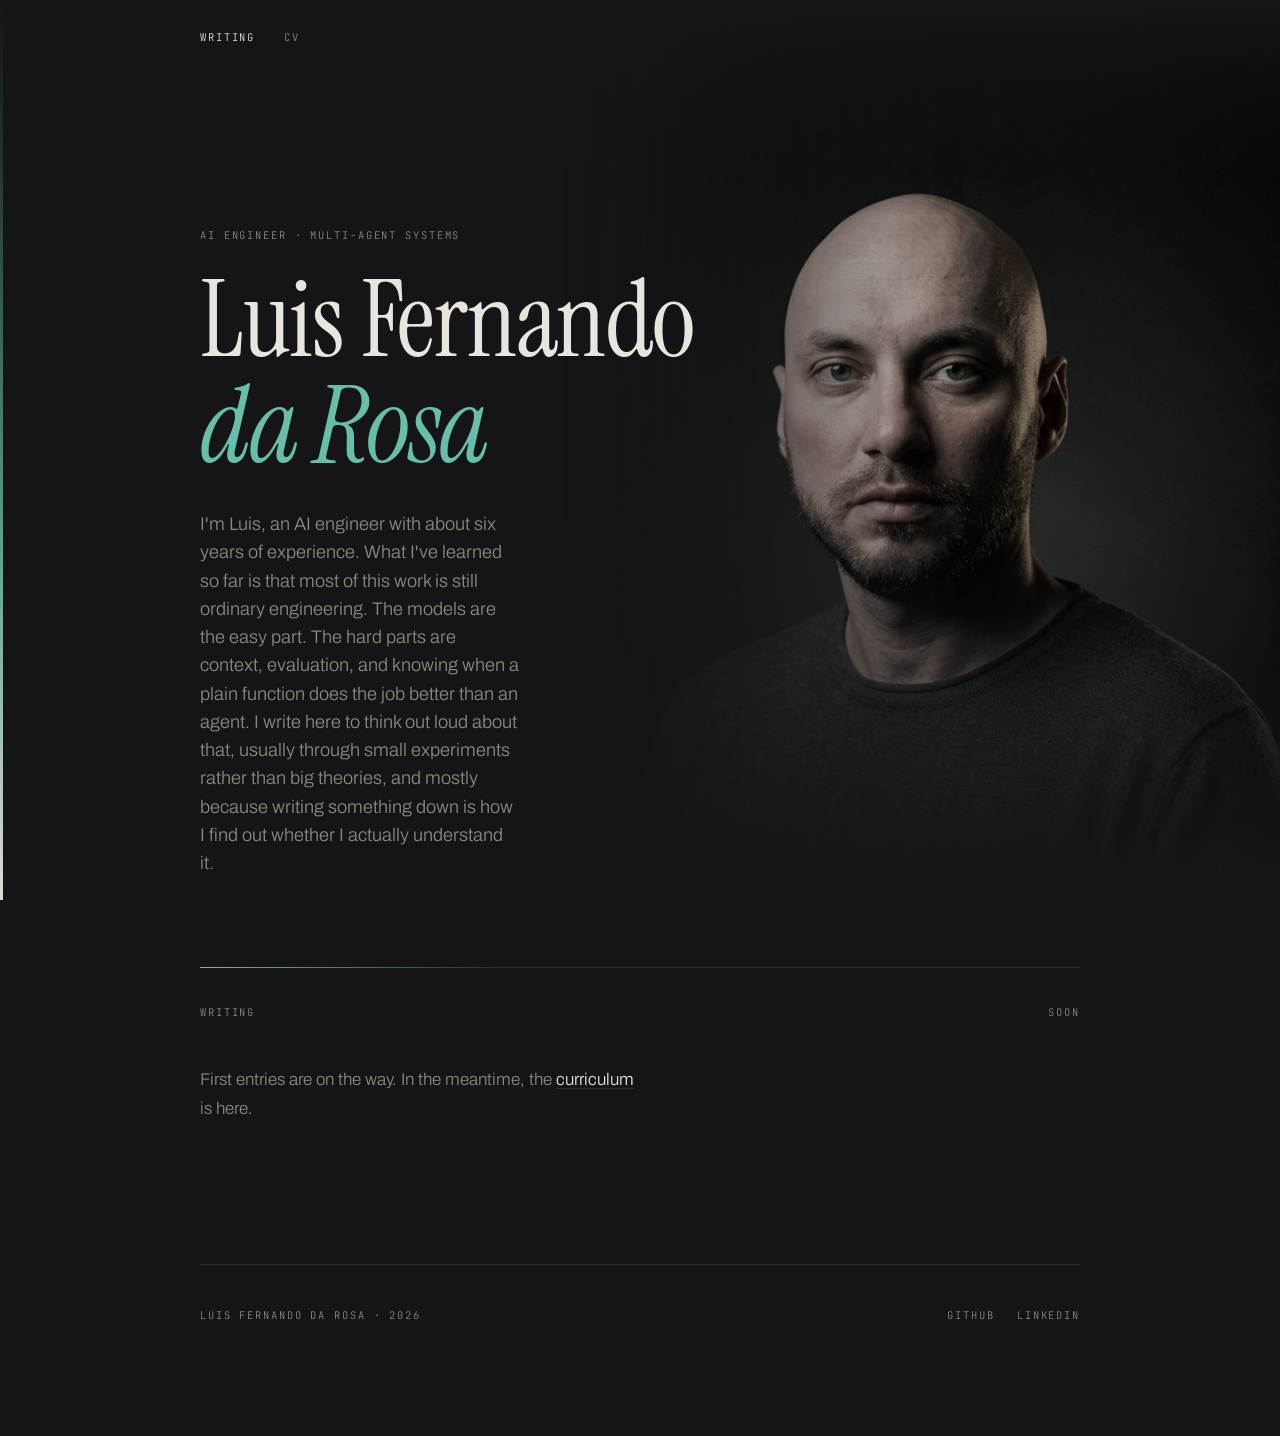
==== index.html @ 18bd0cb0 "feat: natural-language CV, remove email, clean root link - Rewrite CV prose without em dashes; spell" ====
<!DOCTYPE html>
<html lang="en">
<head>
<meta charset="utf-8">
<meta name="viewport" content="width=device-width, initial-scale=1">
<title>Luis Fernando da Rosa</title>
<link rel="preconnect" href="https://fonts.googleapis.com">
<link rel="preconnect" href="https://fonts.gstatic.com" crossorigin>
<link href="https://fonts.googleapis.com/css2?family=Instrument+Serif:ital@0;1&family=Archivo:wght@300;400;500&family=JetBrains+Mono:wght@400&display=swap" rel="stylesheet">
<link rel="stylesheet" href="assets/css/bevel.css">
</head>
<body>
<div class="bevel" aria-hidden="true"></div>
<div class="bleed" aria-hidden="true"><div class="bleed-img"></div></div>

<div class="wrap">
  <nav class="topnav" aria-label="Primary">
    <a class="label" href="./" aria-current="page">Writing</a>
    <a class="label" href="cv.html">CV</a>
  </nav>

  <header class="masthead">
    <div class="label">AI Engineer · Multi-agent systems</div>
    <h1 class="namemark">Luis Fernando <em>da Rosa</em></h1>
    <p class="standfirst">I'm Luis, an AI engineer with about six years of experience. What I've learned so far is that most of this work is still ordinary engineering. The models are the easy part. The hard parts are context, evaluation, and knowing when a plain function does the job better than an agent. I write here to think out loud about that, usually through small experiments rather than big theories, and mostly because writing something down is how I find out whether I actually understand it.</p>
    <div class="edge-rule"></div>
  </header>

  <div class="section-head"><span class="label">Writing</span><span class="label">Soon</span></div>

  <main>
    <p class="empty">First entries are on the way. In the meantime, the <a href="cv.html">curriculum</a> is here.</p>
  </main>

  <footer>
    <span class="label">Luis Fernando da Rosa · 2026</span>
    <span class="footer-links">
      <a class="label" href="https://github.com/LuisFernandoRosa" target="_blank" rel="noopener">GitHub</a>
      <a class="label" href="https://www.linkedin.com/in/luisfernandodarosa" target="_blank" rel="noopener">LinkedIn</a>
    </span>
  </footer>
</div>


</body>
</html>
---- assets/css/bevel.css ----
/* ============================================================
   BEVEL — design tokens (SINGLE SOURCE OF TRUTH)
   Change the accent color or fonts HERE and nowhere else.
   - Accent: --accent  (must pass shine rule: L >= 0.68, C >= 0.07)
   - Fonts:  --display / --body / --util
     NOTE: font *files* load via the Google Fonts <link> in the
     <head> of each HTML page — changing a typeface means updating
     BOTH the variable below AND that <link>.
   See docs/design-system.md §2 (colour) and §3 (typography).
   ============================================================ */
:root{
  --void:#151517;
  --surface:#1C1D20;
  --bone:#E8E5DE;
  --muted:#8B8880;
  --accent:#66BEAB;        /* chrysocolla */
  --accent-deep:#357669;
  --hair:#2C2D31;
  --display:"Instrument Serif",Georgia,serif;
  --body:"Archivo",system-ui,sans-serif;
  --util:"JetBrains Mono",ui-monospace,monospace;
  --portrait:url("../img/portrait.jpg");
}
*{box-sizing:border-box;margin:0;padding:0}
html{-webkit-text-size-adjust:100%}
body{
  background:var(--void);color:var(--bone);
  font-family:var(--body);font-weight:300;
  font-size:17px;line-height:1.7;-webkit-font-smoothing:antialiased;
}
a{color:inherit;text-decoration:none}
:focus-visible{outline:1px solid var(--accent);outline-offset:6px}
.wrap{max-width:960px;margin:0 auto;padding:0 40px;position:relative;z-index:1}

.bevel{
  position:fixed;left:0;top:0;bottom:0;width:3px;z-index:5;
  background:linear-gradient(to bottom,
    rgba(0,0,0,0) 0%,
    color-mix(in srgb,var(--accent) 18%,transparent) 18%,
    color-mix(in srgb,var(--accent) 85%,transparent) 62%,
    rgba(232,229,222,.95) 100%);
}
.label{
  font-family:var(--util);font-size:10.5px;
  letter-spacing:.18em;text-transform:uppercase;color:var(--muted);
}

/* ---------- bled portrait ---------- */
.bleed{
  position:absolute;top:0;right:0;z-index:0;
  width:56%;height:min(880px,102vh);overflow:hidden;pointer-events:none;
}
.bleed-img{
  position:absolute;inset:0;
  background-image:var(--portrait);
  background-size:auto 116%;background-position:58% 90%;
  filter:saturate(.42) contrast(1.04) brightness(.86);
  -webkit-mask-image:linear-gradient(to left,#000 0%,#000 42%,rgba(0,0,0,.62) 68%,rgba(0,0,0,.16) 87%,transparent 100%);
  mask-image:linear-gradient(to left,#000 0%,#000 42%,rgba(0,0,0,.62) 68%,rgba(0,0,0,.16) 87%,transparent 100%);
}
.bleed::after{
  content:"";position:absolute;inset:0;
  background:linear-gradient(to bottom,var(--void) 0%,rgba(21,21,23,0) 20%,rgba(21,21,23,0) 58%,var(--void) 100%);
}

/* ---------- masthead ---------- */
.masthead{padding:20vh 0 0}
.namemark{
  font-family:var(--display);font-weight:400;
  font-size:clamp(3.2rem,9.5vw,6.6rem);
  line-height:1;letter-spacing:-.012em;margin:1.5rem 0 0;max-width:11ch;
}
.namemark em{font-style:italic;color:var(--accent)}
.standfirst{max-width:32ch;margin-top:1.9rem;font-size:1.14rem;line-height:1.55;color:var(--muted)}
.edge-rule{height:1px;margin-top:10vh;background:linear-gradient(to right,var(--accent),var(--hair) 34%,var(--hair))}

/* ---------- top nav ---------- */
.topnav{display:flex;gap:1.8rem;padding:3.2vh 0 0;align-items:baseline}
.topnav a{transition:color .45s ease}
.topnav a:hover,.topnav a:focus-visible{color:var(--bone)}
.topnav a[aria-current="page"]{color:var(--bone)}

/* ---------- footer links ---------- */
.footer-links{display:flex;gap:1.4rem;flex-wrap:wrap}
.footer-links a{transition:color .45s ease}
.footer-links a:hover,.footer-links a:focus-visible{color:var(--bone)}

/* ---------- empty state ---------- */
.empty{color:var(--muted);max-width:44ch;padding:1.4rem 0 2rem}
.empty a{color:var(--bone);text-decoration:underline;text-underline-offset:3px;text-decoration-color:var(--hair)}
.empty a:hover{text-decoration-color:var(--accent)}

/* ---------- index ---------- */
.section-head{display:flex;justify-content:space-between;align-items:baseline;padding:2.2rem 0 1.4rem}
.entry{
  display:grid;grid-template-columns:130px 1fr;gap:2.4rem;
  padding:2.3rem 1.6rem 2.3rem 1.4rem;
  border-bottom:1px solid var(--hair);position:relative;transition:background .45s ease;
}
.entry::before{
  content:"";position:absolute;left:0;top:50%;transform:translateY(-50%);
  width:1px;height:0;background:var(--accent);
  transition:height .45s cubic-bezier(.2,.8,.3,1);
}
.entry:hover,.entry:focus-visible{background:var(--surface)}
.entry:hover::before,.entry:focus-visible::before{height:64%}
.entry-side{padding-top:.34rem}
.entry-side .label{display:block}
.entry-side .label + .label{margin-top:.45rem;color:var(--accent-deep)}
.entry-title{font-family:var(--display);font-weight:400;font-size:clamp(1.55rem,3.6vw,2.4rem);line-height:1.13;max-width:24ch}
.entry-dek{margin-top:.65rem;color:var(--muted);font-size:1rem;max-width:54ch;line-height:1.55}

/* ---------- reading ---------- */
.sample{padding:12vh 0 0}
.sample-head{font-family:var(--display);font-weight:400;font-size:clamp(2.4rem,6.4vw,4.2rem);line-height:1.03;max-width:15ch;margin-top:1.4rem}
.sample-meta{margin-top:1.8rem;padding-top:1.1rem;border-top:1px solid var(--hair)}
.prose{max-width:60ch;margin-top:3.2rem;font-size:1.08rem}
.prose p{margin-bottom:1.5rem}
.prose em{font-family:var(--display);font-style:italic;font-size:1.12em;color:var(--bone)}
.pull{
  font-family:var(--display);font-size:1.85rem;line-height:1.28;
  margin:3rem 0;padding:1.6rem 0 1.6rem 1.8rem;
  border-left:1px solid var(--accent);max-width:26ch;
}
footer{margin-top:12vh;padding:2.6rem 0 7rem;border-top:1px solid var(--hair);display:flex;justify-content:space-between;flex-wrap:wrap;gap:1rem}

/* ---------- cv ---------- */
.cv-lede{max-width:46ch;margin-top:1.9rem;font-size:1.14rem;line-height:1.55;color:var(--muted)}
.cv-contact{display:flex;flex-wrap:wrap;gap:1.4rem;margin-top:1.6rem}
.cv-contact a{color:var(--bone);text-decoration:underline;text-underline-offset:3px;text-decoration-color:var(--hair)}
.cv-contact a:hover{text-decoration-color:var(--accent)}

.cv-section{padding:8vh 0 0}
.cv-section > .label{display:block;margin-bottom:2rem}

.role{display:grid;grid-template-columns:150px 1fr;gap:2.4rem;padding:2rem 0;border-bottom:1px solid var(--hair)}
.role-side .label{display:block}
.role-side .label + .label{margin-top:.45rem}
.role-title{font-family:var(--display);font-weight:400;font-size:clamp(1.4rem,3vw,1.9rem);line-height:1.15}
.role-bullets{list-style:none;margin-top:.8rem}
.role-bullets li{color:var(--muted);max-width:64ch;line-height:1.55;padding-left:1.1rem;position:relative;margin-top:.7rem}
.role-bullets li::before{content:"";position:absolute;left:0;top:.62em;width:5px;height:1px;background:var(--accent-deep)}

.toolkit{display:grid;grid-template-columns:150px 1fr;gap:2.4rem;padding:1.4rem 0;border-bottom:1px solid var(--hair)}
.toolkit dt{grid-column:1}
.toolkit dd{grid-column:2;color:var(--muted);max-width:64ch;line-height:1.5}

.project-note{color:var(--muted);max-width:60ch;margin-top:1rem;line-height:1.6}
.project-note a{color:var(--bone);text-decoration:underline;text-underline-offset:3px;text-decoration-color:var(--hair)}
.project-note a:hover{text-decoration-color:var(--accent)}

.cv-download{margin-top:6vh}
.cv-download a{color:var(--bone);text-decoration:underline;text-underline-offset:3px;text-decoration-color:var(--hair)}
.cv-download a:hover{text-decoration-color:var(--accent)}

@media (max-width:680px){
  .role,.toolkit{grid-template-columns:1fr;gap:.8rem}
  .role-side{display:flex;gap:1.4rem;flex-wrap:wrap;row-gap:.3rem}
  .role-side .label + .label{margin-top:0}
  .toolkit dt,.toolkit dd{grid-column:auto}
  .toolkit dt{margin-bottom:.3rem}
}

@media (max-width:680px){
  .wrap{padding:0 26px}
  .masthead{padding-top:26vh}
  .namemark{max-width:none}
  .bleed{width:100%;height:62vh}
  .bleed-img{
    filter:saturate(.35) contrast(1.02) brightness(.42);
    -webkit-mask-image:linear-gradient(to bottom,#000 0%,rgba(0,0,0,.5) 55%,transparent 100%);
    mask-image:linear-gradient(to bottom,#000 0%,rgba(0,0,0,.5) 55%,transparent 100%);
  }
  .entry{grid-template-columns:1fr;gap:.9rem;padding:2rem 0 2rem 1.2rem}
  .entry-side{display:flex;gap:1.4rem;padding-top:0}
  .entry-side .label + .label{margin-top:0}
}
@media (prefers-reduced-motion:reduce){*{transition:none!important;animation:none!important}}
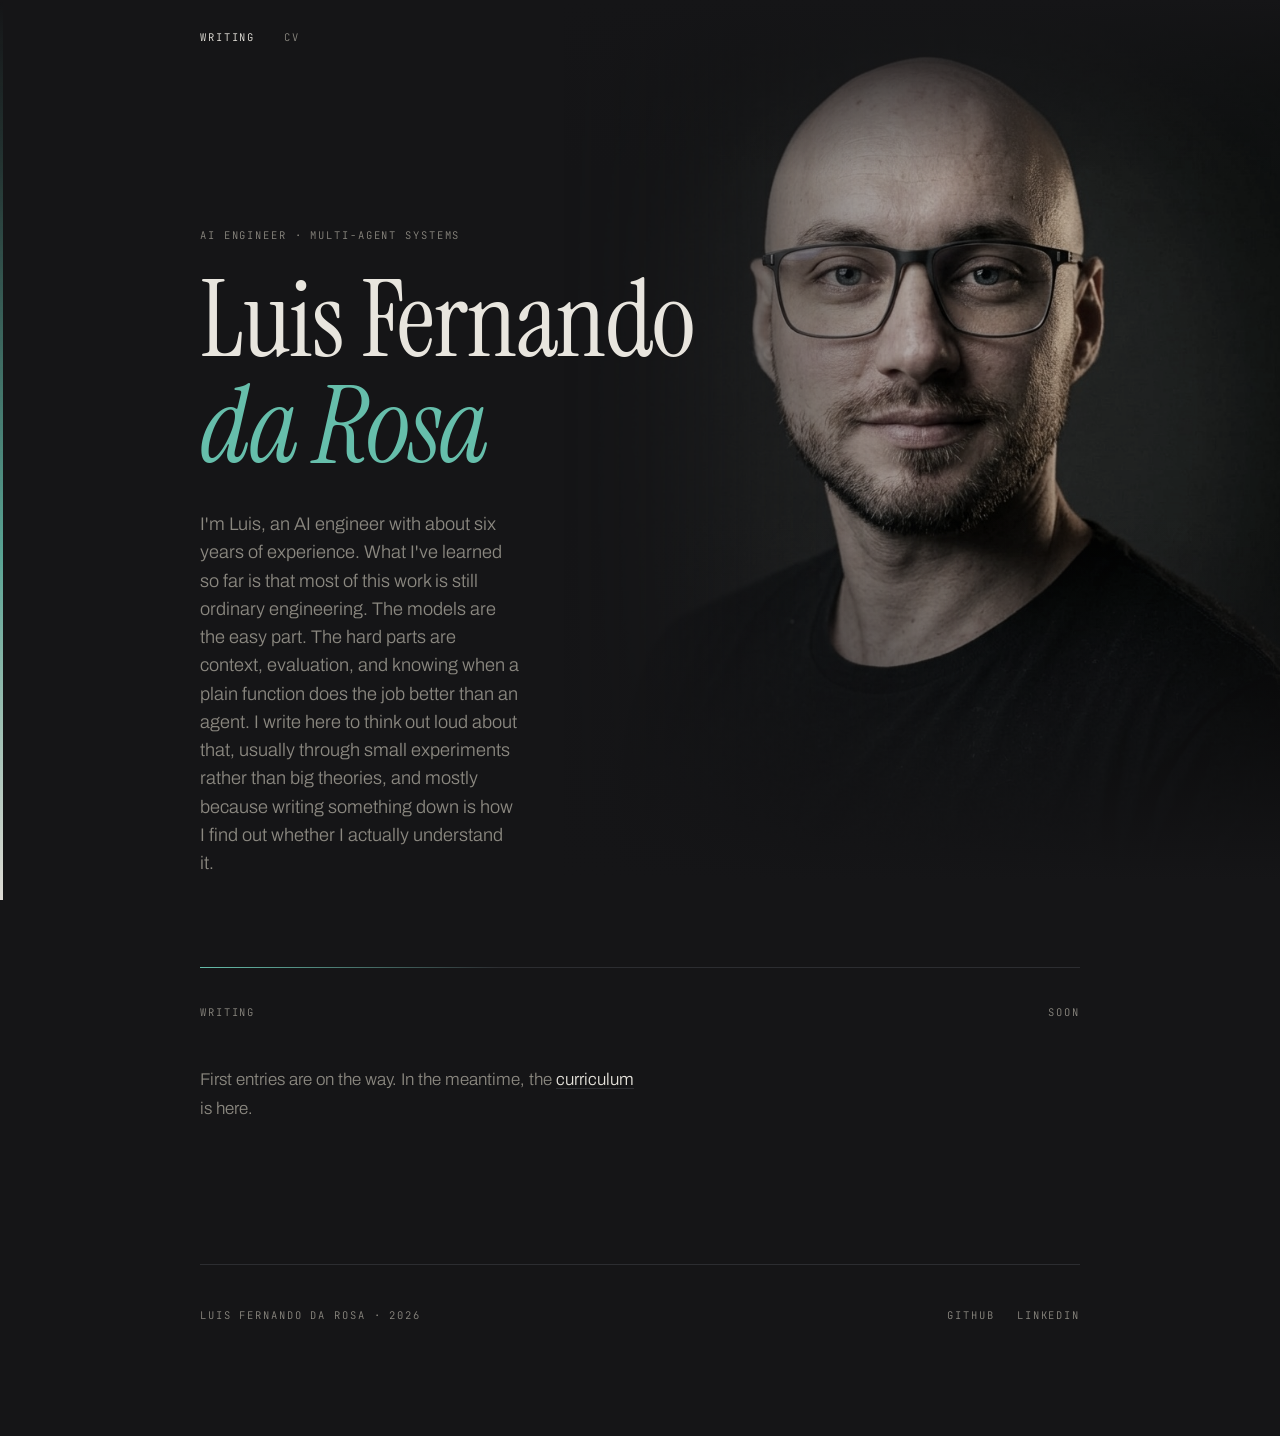
==== commit fd59c602: "feat: trial GoatCounter pageview counts via no-JS pixel Count pageviews with a plain <img> pixel ins" ====
--- a/index.html
+++ b/index.html
@@ -41,6 +41,10 @@
   </footer>
 </div>
 
+<!-- GoatCounter pageview pixel — no JS. Keep ?p= in sync with this page's URL. -->
+<img src="https://luisfernandorosa.goatcounter.com/count?p=/&t=Home"
+     alt="" width="1" height="1" loading="eager"
+     style="position:absolute;top:0;left:0;opacity:0;pointer-events:none">
 
 </body>
 </html>
--- a/assets/css/bevel.css
+++ b/assets/css/bevel.css
@@ -53,7 +53,7 @@
 .bleed-img{
   position:absolute;inset:0;
   background-image:var(--portrait);
-  background-size:auto 116%;background-position:58% 90%;
+  background-size:auto 110%;background-position:56% 38%;
   filter:saturate(.42) contrast(1.04) brightness(.86);
   -webkit-mask-image:linear-gradient(to left,#000 0%,#000 42%,rgba(0,0,0,.62) 68%,rgba(0,0,0,.16) 87%,transparent 100%);
   mask-image:linear-gradient(to left,#000 0%,#000 42%,rgba(0,0,0,.62) 68%,rgba(0,0,0,.16) 87%,transparent 100%);
@@ -167,6 +167,7 @@
   .namemark{max-width:none}
   .bleed{width:100%;height:62vh}
   .bleed-img{
+    background-size:auto 100%;background-position:56% 0%;
     filter:saturate(.35) contrast(1.02) brightness(.42);
     -webkit-mask-image:linear-gradient(to bottom,#000 0%,rgba(0,0,0,.5) 55%,transparent 100%);
     mask-image:linear-gradient(to bottom,#000 0%,rgba(0,0,0,.5) 55%,transparent 100%);
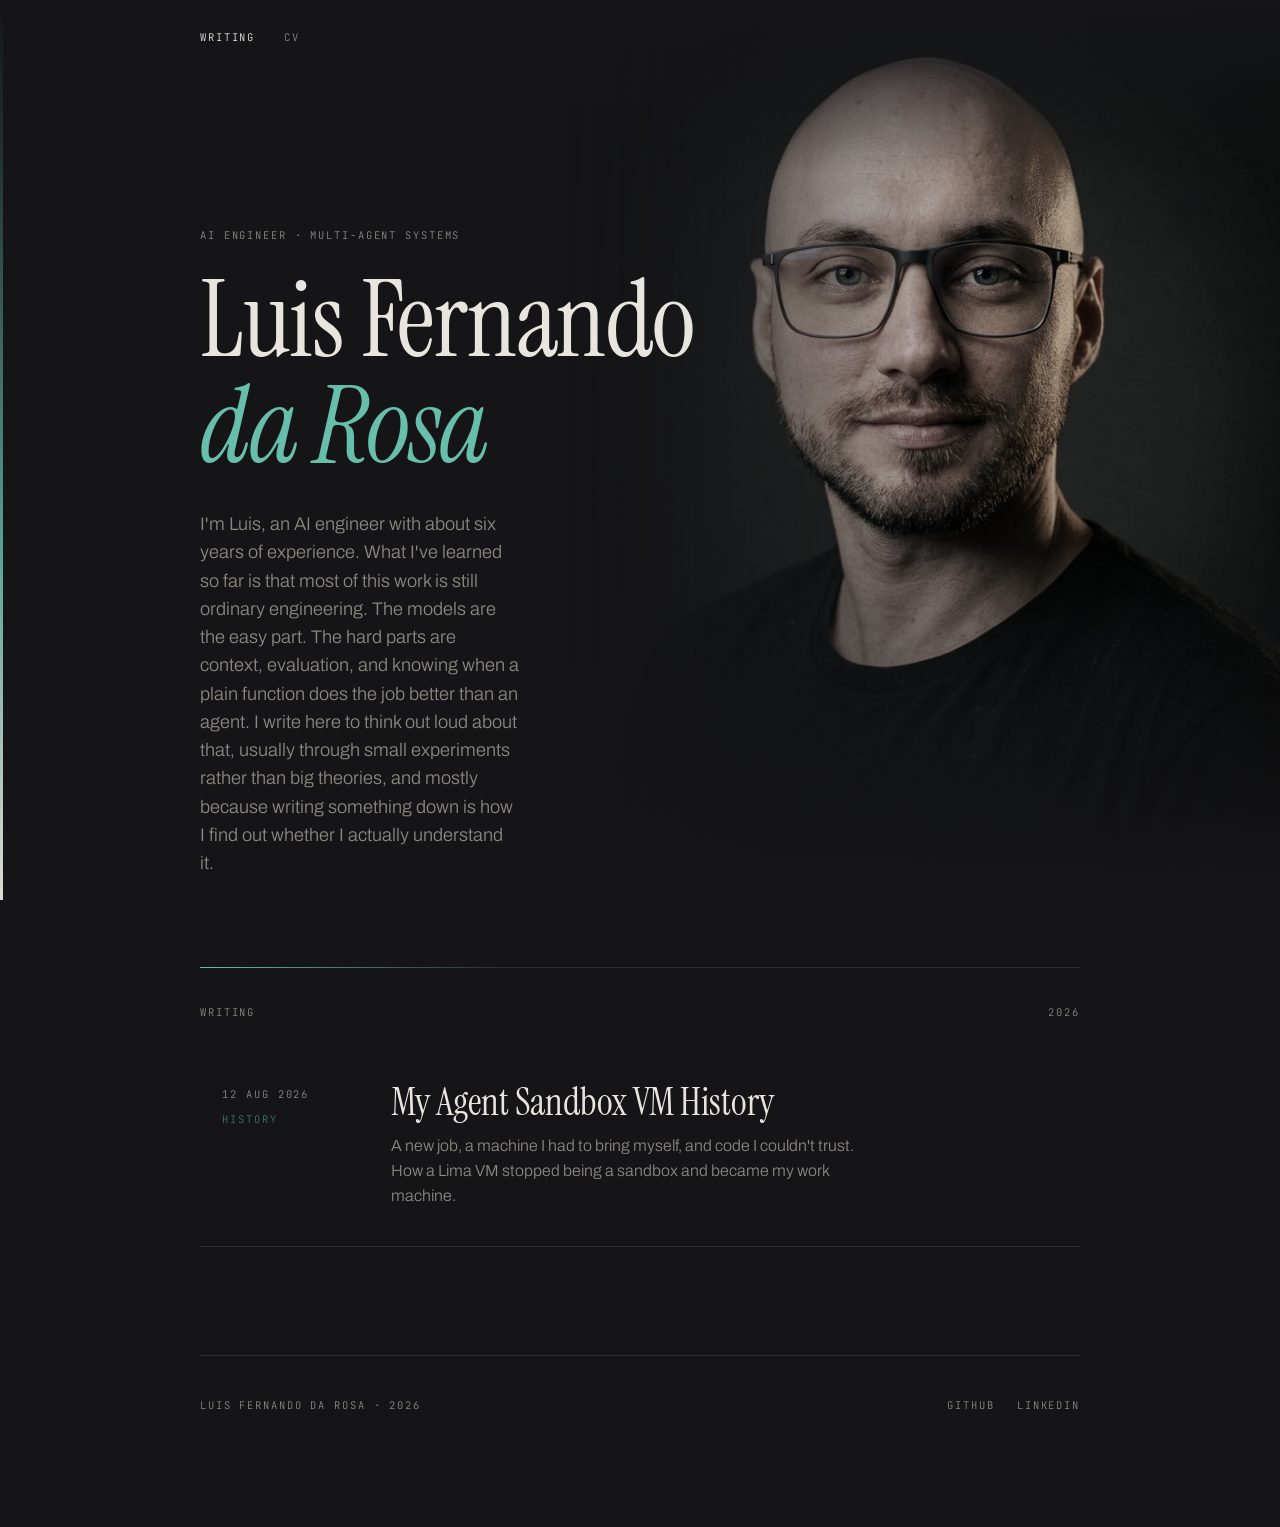
==== commit 2d1d31fe: "feat: first post — My Agent Sandbox VM History Markdown source kept at writing/<slug>.md with front " ====
--- a/index.html
+++ b/index.html
@@ -8,6 +8,9 @@
 <link rel="preconnect" href="https://fonts.gstatic.com" crossorigin>
 <link href="https://fonts.googleapis.com/css2?family=Instrument+Serif:ital@0;1&family=Archivo:wght@300;400;500&family=JetBrains+Mono:wght@400&display=swap" rel="stylesheet">
 <link rel="stylesheet" href="assets/css/bevel.css">
+<link rel="icon" href="assets/img/logo.svg" type="image/svg+xml">
+<link rel="icon" href="assets/img/icon-32.png" sizes="32x32" type="image/png">
+<link rel="apple-touch-icon" href="assets/img/apple-touch-icon.png">
 </head>
 <body>
 <div class="bevel" aria-hidden="true"></div>
@@ -26,10 +29,19 @@
     <div class="edge-rule"></div>
   </header>
 
-  <div class="section-head"><span class="label">Writing</span><span class="label">Soon</span></div>
+  <div class="section-head"><span class="label">Writing</span><span class="label">2026</span></div>
 
   <main>
-    <p class="empty">First entries are on the way. In the meantime, the <a href="cv.html">curriculum</a> is here.</p>
+    <a class="entry" href="writing/agent-sandbox-vm-history.html">
+      <div class="entry-side">
+        <span class="label">12 Aug 2026</span>
+        <span class="label">History</span>
+      </div>
+      <div>
+        <h2 class="entry-title">My Agent Sandbox VM History</h2>
+        <p class="entry-dek">A new job, a machine I had to bring myself, and code I couldn't trust. How a Lima VM stopped being a sandbox and became my work machine.</p>
+      </div>
+    </a>
   </main>
 
   <footer>
--- a/assets/css/bevel.css
+++ b/assets/css/bevel.css
@@ -122,6 +122,12 @@
   margin:3rem 0;padding:1.6rem 0 1.6rem 1.8rem;
   border-left:1px solid var(--accent);max-width:26ch;
 }
+.post-tags{
+  display:flex;flex-wrap:wrap;gap:1.4rem;max-width:60ch;
+  margin-top:4vh;padding-top:1.1rem;border-top:1px solid var(--hair);
+}
+.post-tags .label:first-child{color:var(--accent-deep)}
+
 footer{margin-top:12vh;padding:2.6rem 0 7rem;border-top:1px solid var(--hair);display:flex;justify-content:space-between;flex-wrap:wrap;gap:1rem}
 
 /* ---------- cv ---------- */
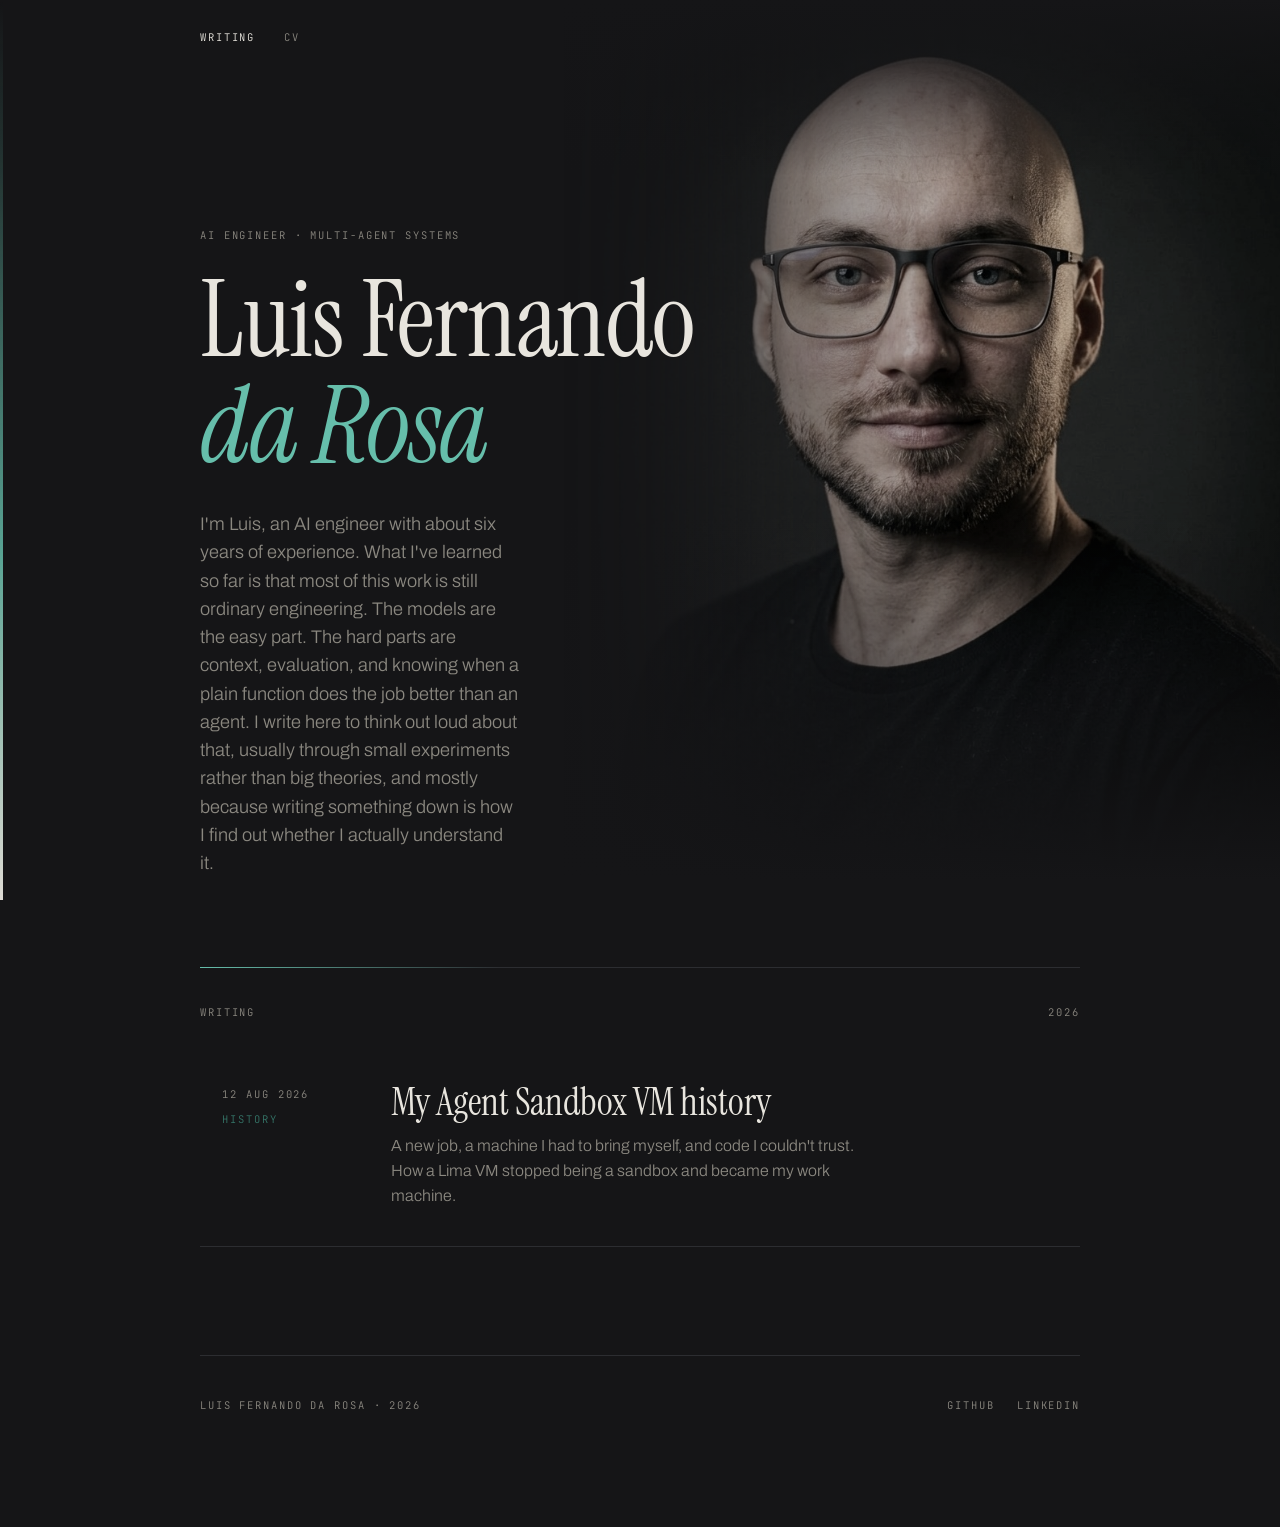
==== commit 4196fddb: "style: lowercase "history" in the post title Co-Authored-By: Claude Opus 5 <noreply@anthropic.com>" ====
--- a/index.html
+++ b/index.html
@@ -38,7 +38,7 @@
         <span class="label">History</span>
       </div>
       <div>
-        <h2 class="entry-title">My Agent Sandbox VM History</h2>
+        <h2 class="entry-title">My Agent Sandbox VM history</h2>
         <p class="entry-dek">A new job, a machine I had to bring myself, and code I couldn't trust. How a Lima VM stopped being a sandbox and became my work machine.</p>
       </div>
     </a>
--- a/assets/css/bevel.css
+++ b/assets/css/bevel.css
@@ -117,6 +117,8 @@
 .prose{max-width:60ch;margin-top:3.2rem;font-size:1.08rem}
 .prose p{margin-bottom:1.5rem}
 .prose em{font-family:var(--display);font-style:italic;font-size:1.12em;color:var(--bone)}
+.prose a{color:var(--bone);text-decoration:underline;text-underline-offset:3px;text-decoration-color:var(--hair);transition:text-decoration-color .45s ease}
+.prose a:hover,.prose a:focus-visible{text-decoration-color:var(--accent)}
 .pull{
   font-family:var(--display);font-size:1.85rem;line-height:1.28;
   margin:3rem 0;padding:1.6rem 0 1.6rem 1.8rem;
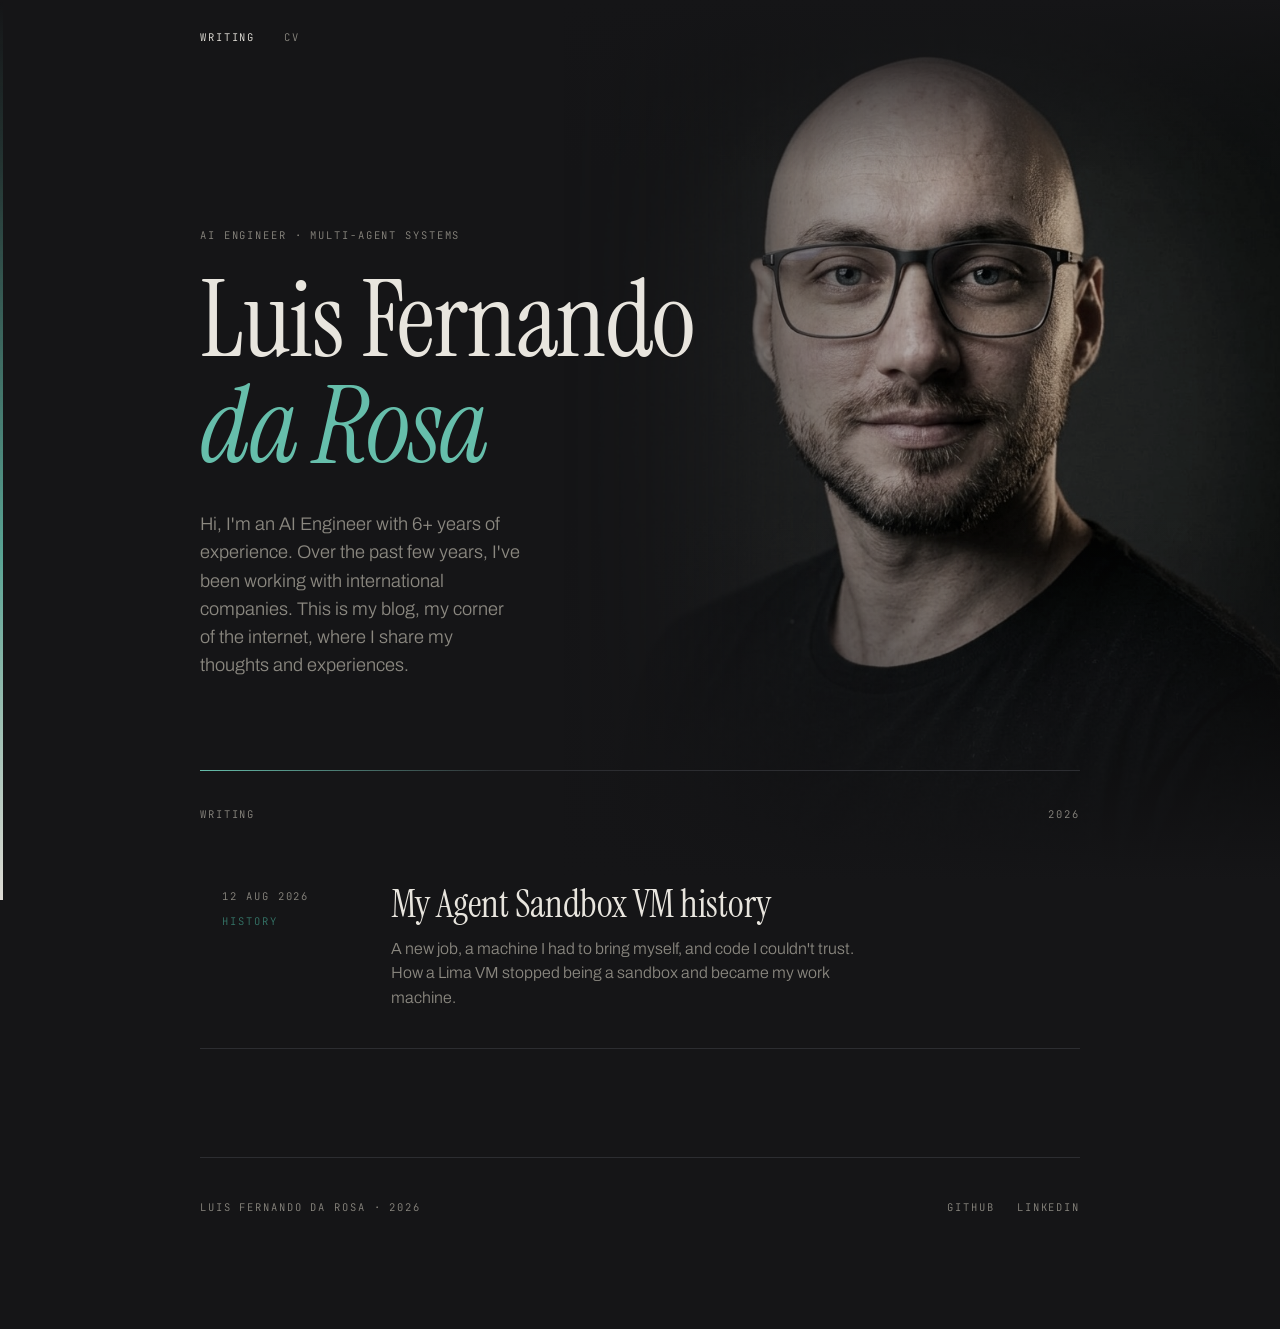
==== commit 11fef434: "content: rewrite the homepage standfirst Bump <lastmod> on / in the hand-maintained sitemap, since t" ====
--- a/index.html
+++ b/index.html
@@ -25,7 +25,7 @@
   <header class="masthead">
     <div class="label">AI Engineer · Multi-agent systems</div>
     <h1 class="namemark">Luis Fernando <em>da Rosa</em></h1>
-    <p class="standfirst">I'm Luis, an AI engineer with about six years of experience. What I've learned so far is that most of this work is still ordinary engineering. The models are the easy part. The hard parts are context, evaluation, and knowing when a plain function does the job better than an agent. I write here to think out loud about that, usually through small experiments rather than big theories, and mostly because writing something down is how I find out whether I actually understand it.</p>
+    <p class="standfirst">Hi, I'm an AI Engineer with 6+ years of experience. Over the past few years, I've been working with international companies. This is my blog, my corner of the internet, where I share my thoughts and experiences.</p>
     <div class="edge-rule"></div>
   </header>
 
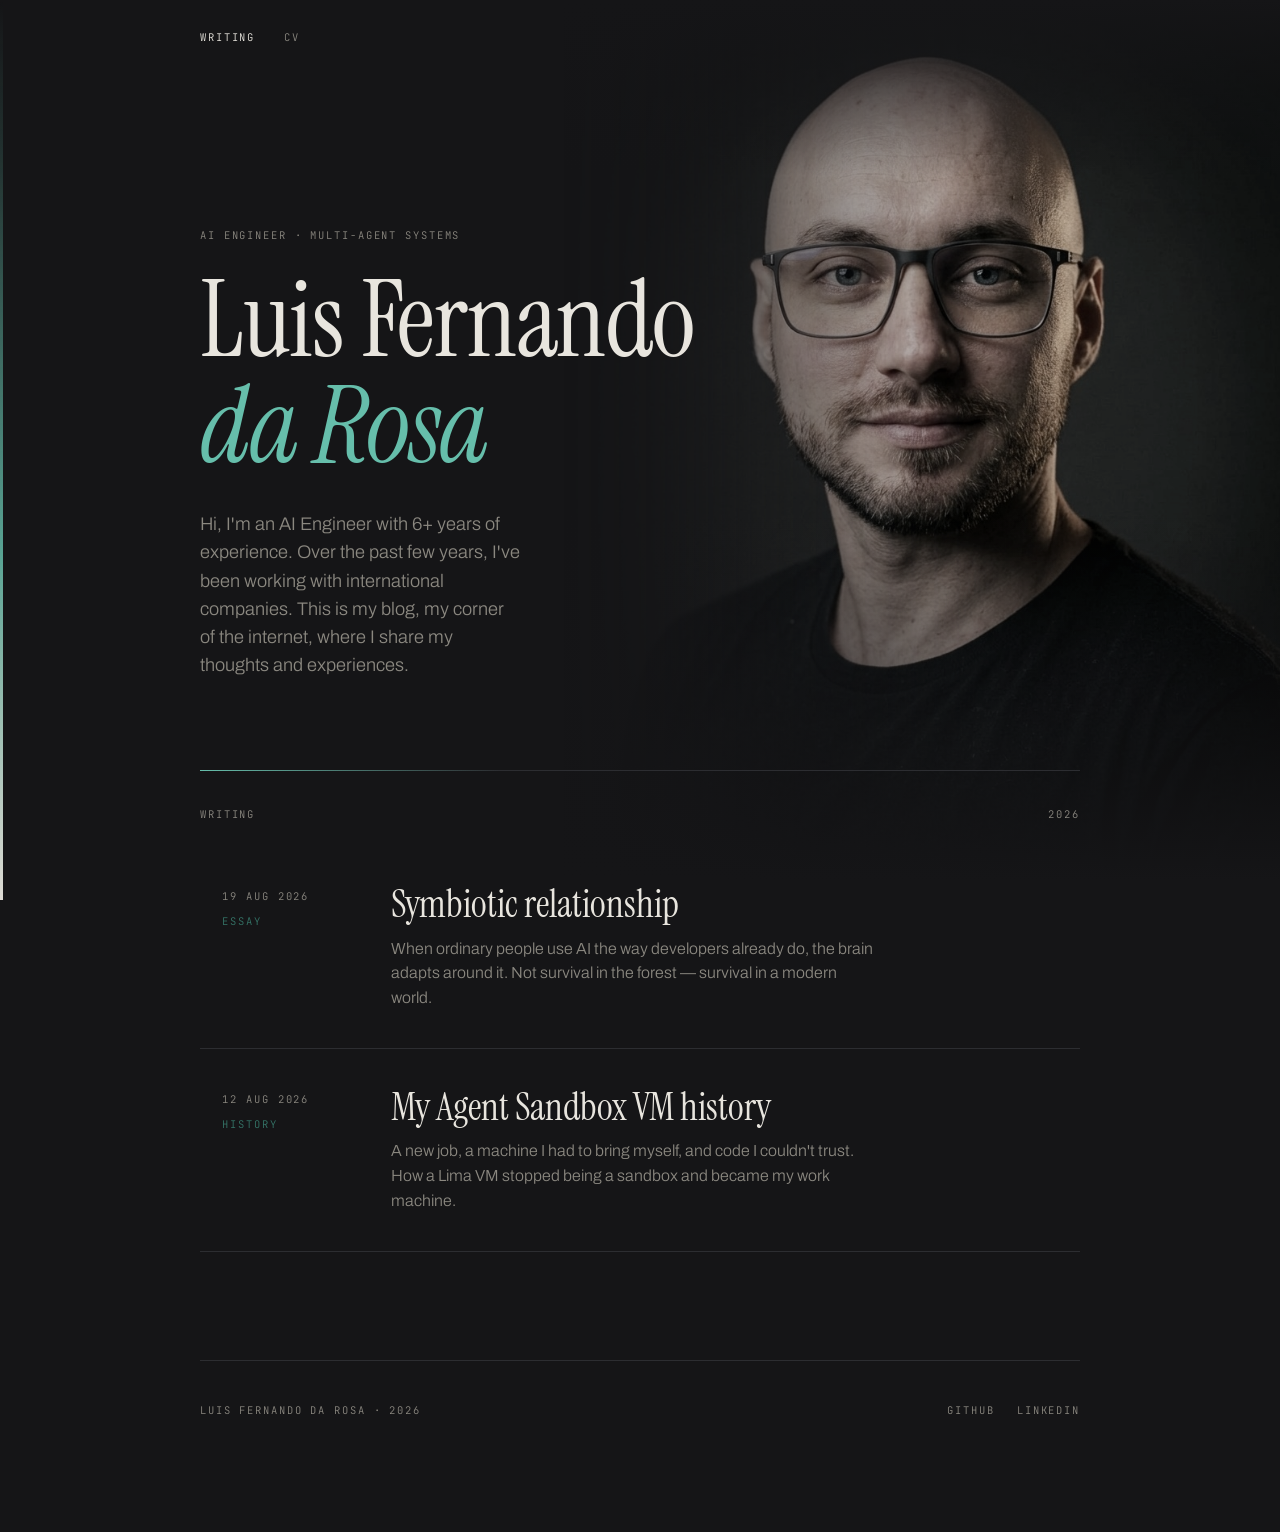
==== commit de7a6745: "content: add "Symbiotic relationship" New essay on what happens when ordinary people use AI the way " ====
--- a/index.html
+++ b/index.html
@@ -32,6 +32,16 @@
   <div class="section-head"><span class="label">Writing</span><span class="label">2026</span></div>
 
   <main>
+    <a class="entry" href="writing/symbiotic-relationship.html">
+      <div class="entry-side">
+        <span class="label">19 Aug 2026</span>
+        <span class="label">Essay</span>
+      </div>
+      <div>
+        <h2 class="entry-title">Symbiotic relationship</h2>
+        <p class="entry-dek">When ordinary people use AI the way developers already do, the brain adapts around it. Not survival in the forest — survival in a modern world.</p>
+      </div>
+    </a>
     <a class="entry" href="writing/agent-sandbox-vm-history.html">
       <div class="entry-side">
         <span class="label">12 Aug 2026</span>
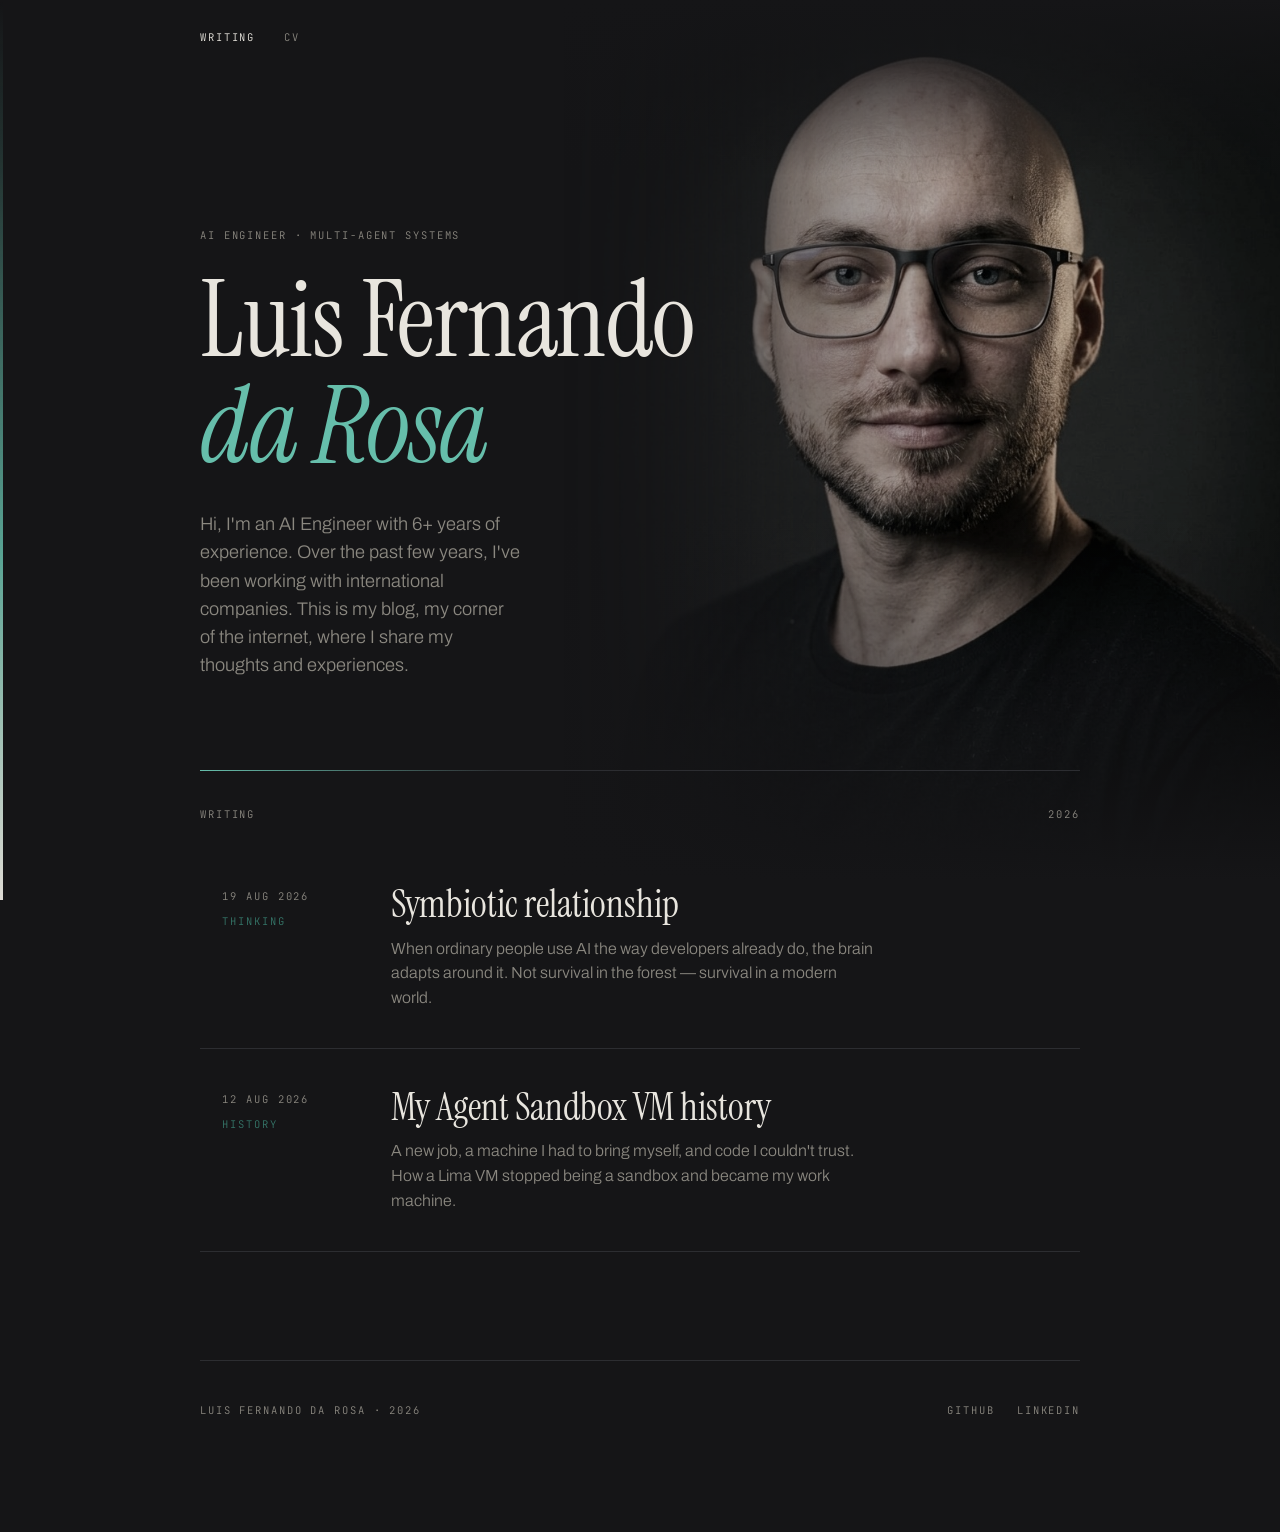
==== commit a60f3cb1: "content: recategorise "Symbiotic relationship" as Thinking "Essay" named the form, not the piece. Sw" ====
--- a/index.html
+++ b/index.html
@@ -35,7 +35,7 @@
     <a class="entry" href="writing/symbiotic-relationship.html">
       <div class="entry-side">
         <span class="label">19 Aug 2026</span>
-        <span class="label">Essay</span>
+        <span class="label">Thinking</span>
       </div>
       <div>
         <h2 class="entry-title">Symbiotic relationship</h2>
